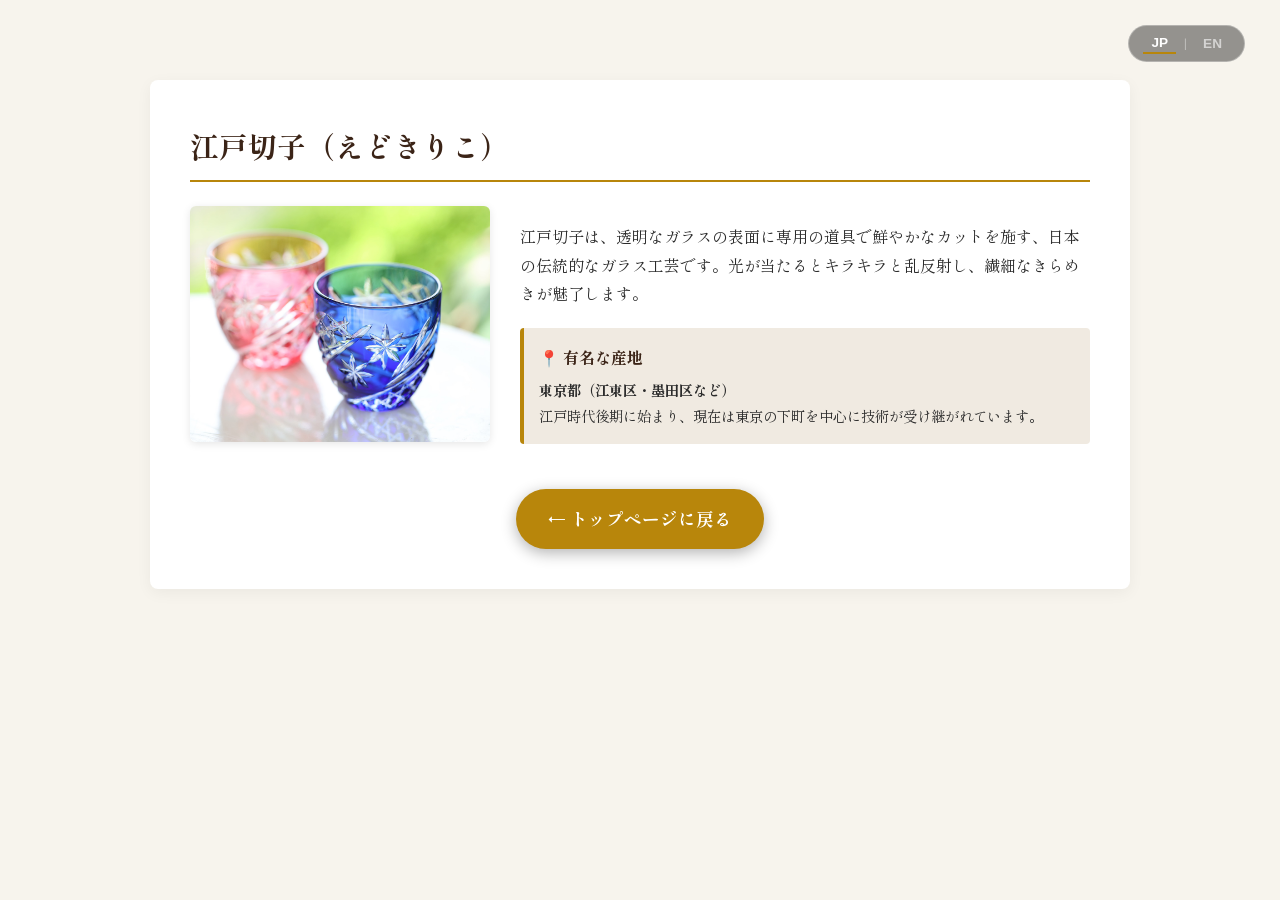
==== edokiriko.html @ b3983b37 "言語の引き継ぎ機能を追加" ====
<!DOCTYPE html>
<html lang="ja">
<head>
  <meta charset="utf-8">
  <title>江戸切子 - 日本の伝統美</title>
  <link rel="stylesheet" href="style.css">
  <link rel="preconnect" href="https://fonts.gstatic.com">
  <link href="https://fonts.googleapis.com/css2?family=Shippori+Mincho:wght@400;700&display=swap" rel="stylesheet">
</head>
<body>

<div class="lang-switch-header">
  <button id="btn-ja" class="lang-btn active" onclick="switchLanguage('ja')">JP</button>
  <span class="lang-divider">|</span>
  <button id="btn-en" class="lang-btn" onclick="switchLanguage('en')">EN</button>
</div>

<section class="detail-section" style="margin-top: 80px;">
  <h2>
    <span class="lang-ja">江戸切子（えどきりこ）</span>
    <span class="lang-en" style="display: none;">Edo Kiriko (Cut Glass)</span>
  </h2>
  
  <div class="layout">
    <div>
      <img src="edokiriko.jpg" alt="江戸切子">
    </div>
    <div>
      <p class="shop-text lang-ja">
        江戸切子は、透明なガラスの表面に専用の道具で鮮やかなカットを施す、日本の伝統的なガラス工芸です。光が当たるとキラキラと乱反射し、繊細なきらめきが魅了します。
      </p>
      <p class="shop-text lang-en" style="display: none;">
        Edo Kiriko is a traditional craft where intricate patterns are carved into colored glass surfaces. The glass beautifully refracts light, captivating people with its delicate sparkle.
      </p>

      <div class="info-box">
        <h3>
          <span class="lang-ja">📍 有名な産地</span>
          <span class="lang-en" style="display: none;">📍 Famous Origin</span>
        </h3>
        <p class="lang-ja"><strong>東京都（江東区・墨田区など）</strong><br>江戸時代後期に始まり、現在は東京の下町を中心に技術が受け継がれています。</p>
        <p class="lang-en" style="display: none;"><strong>Tokyo (Koto Ward, Sumida Ward, etc.)</strong><br>Originating in the late Edo period, this craft continues to thrive in Tokyo's historic districts.</p>
      </div>
    </div>
  </div>

  <div style="text-align: center; margin-top: 40px;">
    <a href="index.html" class="scroll-btn">
      <span class="lang-ja">← トップページに戻る</span>
      <span class="lang-en" style="display: none;">← Back to Top</span>
    </a>
  </div>
</section>

<script>
  // 1. 言語を切り替えて保存する関数
  function switchLanguage(lang) {
    const jaElements = document.querySelectorAll('.lang-ja');
    const enElements = document.querySelectorAll('.lang-en');
    const btnJa = document.getElementById('btn-ja');
    const btnEn = document.getElementById('btn-en');

    // ブラウザに言語設定を記憶させる
    localStorage.setItem('siteLang', lang);

    if (lang === 'en') {
      jaElements.forEach(el => el.style.display = 'none');
      enElements.forEach(el => el.style.display = 'inline-block');
      document.querySelectorAll('p.lang-en, div.lang-en').forEach(el => el.style.display = 'block');
      if (btnJa) btnJa.classList.remove('active');
      if (btnEn) btnEn.classList.add('active');
    } else {
      enElements.forEach(el => el.style.display = 'none');
      jaElements.forEach(el => el.style.display = 'inline-block');
      document.querySelectorAll('p.lang-ja, div.lang-ja').forEach(el => el.style.display = 'block');
      if (btnEn) btnEn.classList.remove('active');
      if (btnJa) btnJa.classList.add('active');
    }
  }

  // 2. ページを開いたとき、保存されている言語を自動で適用する
  document.addEventListener('DOMContentLoaded', () => {
    // 保存されている言語を取得（保存されていなければデフォルトで 'ja'）
    const savedLang = localStorage.getItem('siteLang') || 'ja';
    switchLanguage(savedLang);
  });
</script>

</body>
</html>
---- style.css ----
@charset "utf-8";

/* スムーズスクロール */
html {
  scroll-behavior: smooth;
}

body {
  background-color: #f7f4ed;
  color: #2b2b2b;
  font-family: "Shippori Mincho", "Hiragino Mincho ProN", serif;
  margin: 0;
  padding: 0;
  line-height: 1.8;
}

/* ① 表紙（ヒーローエリア） */
header.hero {
  position: relative;
  width: 100%;
  height: 100vh;
  box-sizing: border-box;
  background: linear-gradient(rgba(30, 15, 10, 0.65), rgba(30, 15, 10, 0.65)), url('yosegi.jpeg') no-repeat center center;
  background-size: cover;
  background-attachment: fixed;
  display: flex;
  flex-direction: column;
  justify-content: center;
  align-items: center;
  text-align: center;
  color: #ffffff;
  padding: 20px;
}

/* 右上の言語切り替えUI */
.lang-switch-header {
  position: absolute;
  top: 25px;
  right: 35px;
  display: flex;
  align-items: center;
  gap: 8px;
  background: rgba(0, 0, 0, 0.4);
  padding: 6px 14px;
  border-radius: 20px;
  border: 1px solid rgba(255, 255, 255, 0.3);
  z-index: 100;
}

.lang-btn {
  border: none;
  background: transparent;
  color: rgba(255, 255, 255, 0.6);
  font-size: 0.85rem;
  font-weight: bold;
  cursor: pointer;
  padding: 2px 8px;
  transition: all 0.3s;
}

.lang-btn.active {
  color: #ffffff;
  border-bottom: 2px solid #b8860b;
}

.lang-btn:hover {
  color: #ffffff;
}

.lang-divider {
  color: rgba(255, 255, 255, 0.4);
  font-size: 0.8rem;
}

/* メインタイトル・説明文 */
.hero-content {
  display: flex;
  flex-direction: column;
  align-items: center;
}

.hero-content h1 {
  font-size: 3.5rem;
  margin: 0 0 15px 0;
  letter-spacing: 0.08em;
  text-shadow: 2px 2px 10px rgba(0, 0, 0, 0.7);
}

.hero-content p {
  font-size: 1.4rem;
  margin-bottom: 40px;
  opacity: 0.95;
  letter-spacing: 0.05em;
}

.scroll-btn {
  display: inline-block;
  padding: 14px 32px;
  background-color: #b8860b;
  color: #ffffff;
  border-radius: 50px;
  text-decoration: none;
  font-weight: bold;
  font-size: 1.1rem;
  box-shadow: 0 4px 15px rgba(0, 0, 0, 0.3);
  transition: transform 0.2s, background-color 0.2s;
}

.scroll-btn:hover {
  background-color: #d4af37;
  transform: translateY(-3px);
}

/* ② 選択画面（カードエリア） */
.select-container {
  max-width: 1000px;
  margin: 60px auto;
  text-align: center;
  padding: 0 20px;
}

.select-container h2 {
  font-size: 2rem;
  color: #3b2417;
  margin-bottom: 10px;
}

.select-lead {
  color: #666;
  margin-bottom: 40px;
}

.card-grid {
  display: flex;
  justify-content: center;
  gap: 25px;
  flex-wrap: wrap;
}

.card {
  width: 210px;
  background-color: #ffffff;
  border-radius: 12px;
  overflow: hidden;
  box-shadow: 0 6px 20px rgba(0, 0, 0, 0.08);
  text-decoration: none;
  color: inherit;
  transition: transform 0.3s, box-shadow 0.3s;
  display: flex;
  flex-direction: column;
}

.card:hover {
  transform: translateY(-8px);
  box-shadow: 0 12px 30px rgba(0, 0, 0, 0.15);
}

.card-img-wrapper {
  height: 160px;
  overflow: hidden;
}

.card-img-wrapper img {
  width: 100%;
  height: 100%;
  object-fit: cover;
  transition: transform 0.3s;
}

.card:hover .card-img-wrapper img {
  transform: scale(1.05);
}

.card-body {
  padding: 15px;
  text-align: left;
}

.card-body h3 {
  margin: 0 0 8px 0;
  font-size: 1.2rem;
  color: #3b2417;
}

.card-body p {
  font-size: 0.85rem;
  color: #555;
  margin-bottom: 12px;
  line-height: 1.5;
}

.card-btn {
  color: #b8860b;
  font-weight: bold;
  font-size: 0.85rem;
}

/* ③ 詳細セクション */
.detail-section {
  max-width: 900px;
  margin: 80px auto;
  background-color: #ffffff;
  padding: 40px;
  border-radius: 8px;
  box-shadow: 0 4px 15px rgba(0, 0, 0, 0.05);
}

.detail-section h2 {
  font-size: 1.8rem;
  border-bottom: 2px solid #b8860b;
  padding-bottom: 8px;
  margin-top: 0;
  color: #3b2417;
}

.layout {
  display: flex;
  align-items: flex-start;
  gap: 30px;
  margin-top: 20px;
}

.layout img {
  width: 300px;
  height: auto;
  border-radius: 6px;
  box-shadow: 0 2px 8px rgba(0, 0, 0, 0.1);
}

.info-box {
  margin-top: 20px;
  padding: 15px;
  background-color: #f0eae1;
  border-left: 4px solid #b8860b;
  border-radius: 4px;
}

.info-box h3 {
  margin: 0 0 5px 0;
  font-size: 1rem;
  color: #3b2417;
}

.info-box p {
  margin: 0;
  font-size: 0.9rem;
}

/* フッター */
footer {
  text-align: center;
  padding: 20px;
  background-color: #3b2417;
  color: #ffffff;
  margin-top: 60px;
}
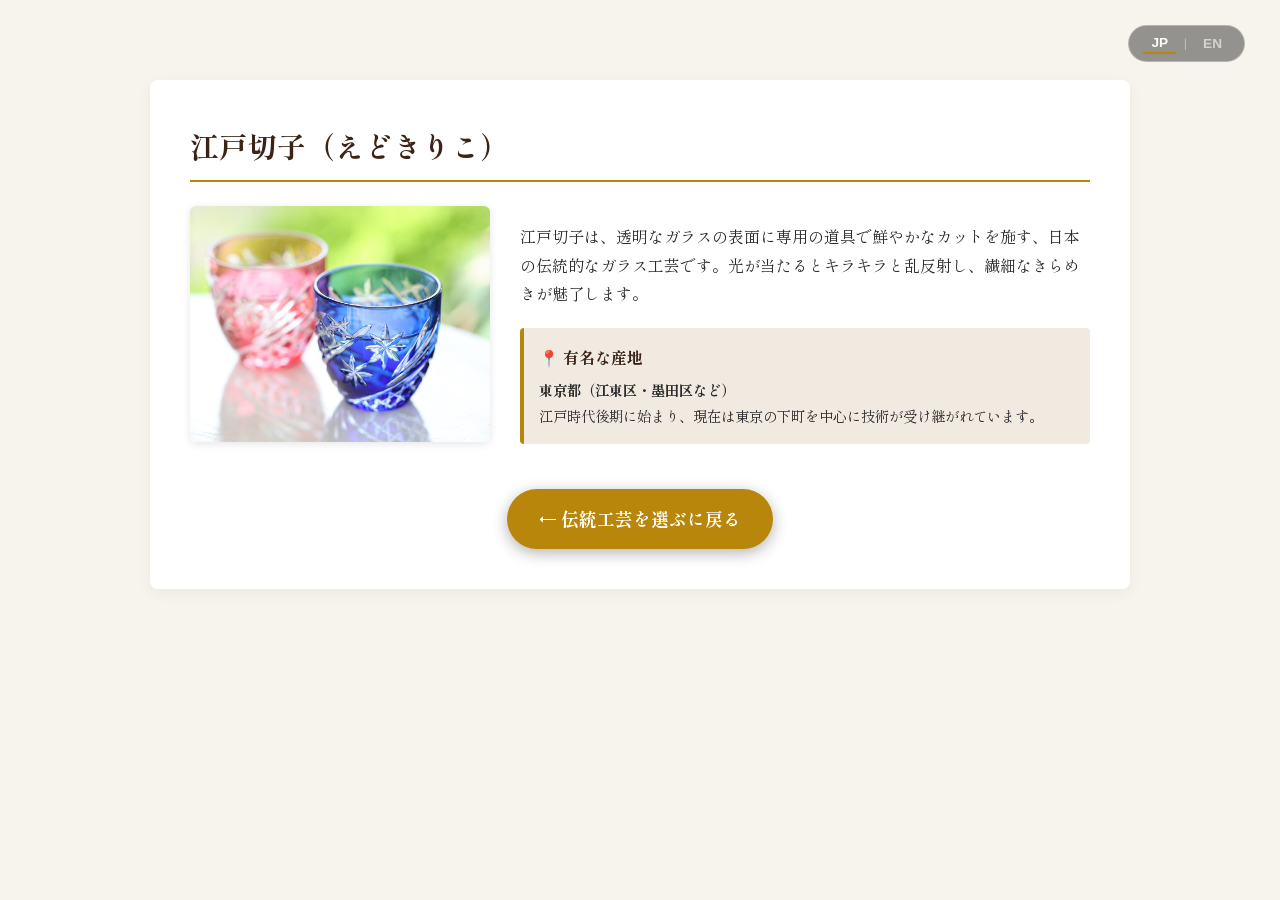
==== commit 44859b50: "初回のコミット：開発者ページ追加" ====
--- a/edokiriko.html
+++ b/edokiriko.html
@@ -45,10 +45,10 @@
   </div>
 
   <div style="text-align: center; margin-top: 40px;">
-    <a href="index.html" class="scroll-btn">
-      <span class="lang-ja">← トップページに戻る</span>
-      <span class="lang-en" style="display: none;">← Back to Top</span>
-    </a>
+    <a href="index.html#select-section" class="scroll-btn">
+  <span class="lang-ja">← 伝統工芸を選ぶに戻る</span>
+  <span class="lang-en" style="display: none;">← Back to Selection</span>
+</a>
   </div>
 </section>
 
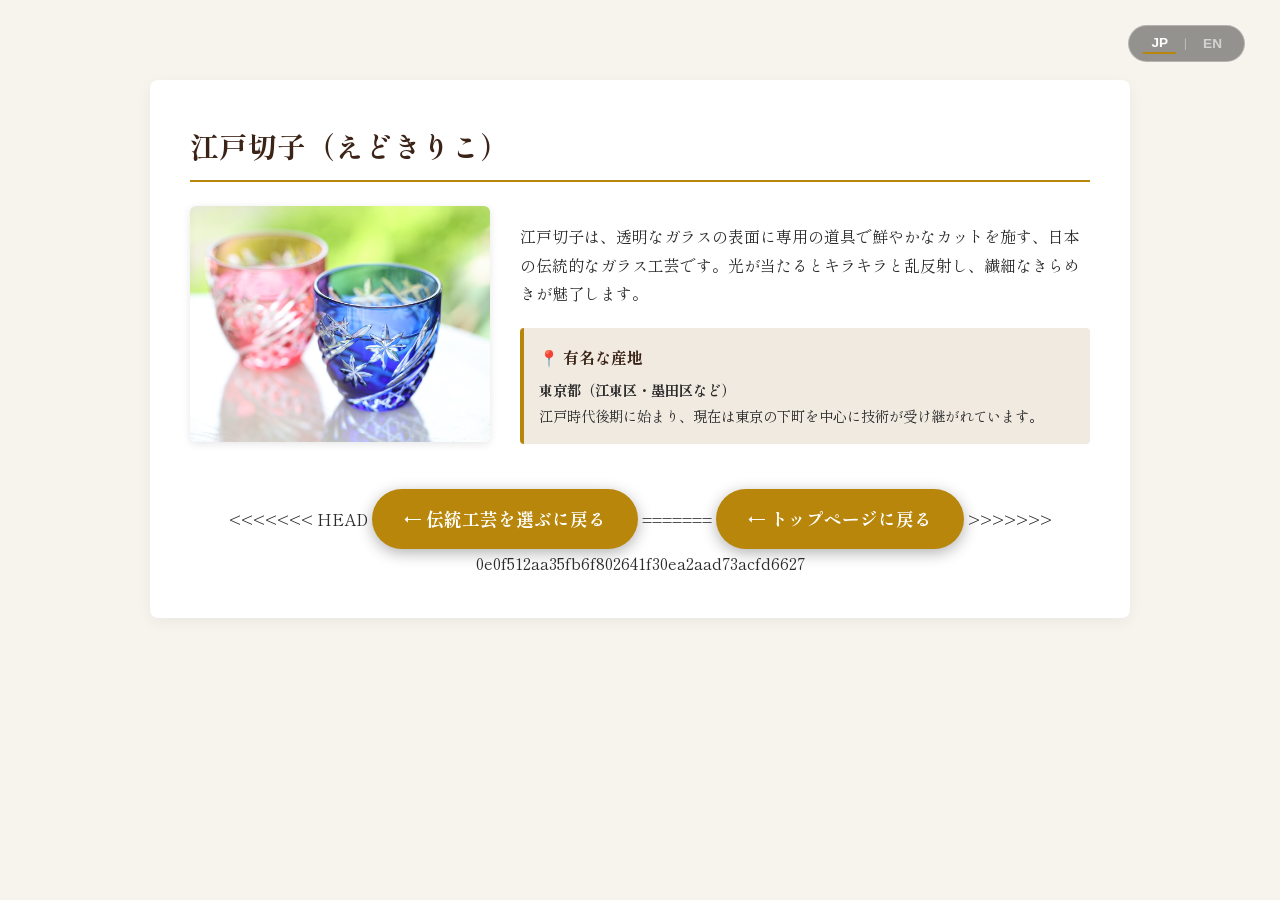
==== commit c10baf82: "index.htmlのタイトルを変更" ====
--- a/edokiriko.html
+++ b/edokiriko.html
@@ -45,10 +45,17 @@
   </div>
 
   <div style="text-align: center; margin-top: 40px;">
+<<<<<<< HEAD
     <a href="index.html#select-section" class="scroll-btn">
   <span class="lang-ja">← 伝統工芸を選ぶに戻る</span>
   <span class="lang-en" style="display: none;">← Back to Selection</span>
 </a>
+=======
+    <a href="index.html" class="scroll-btn">
+      <span class="lang-ja">← トップページに戻る</span>
+      <span class="lang-en" style="display: none;">← Back to Top</span>
+    </a>
+>>>>>>> 0e0f512aa35fb6f802641f30ea2aad73acfd6627
   </div>
 </section>
 
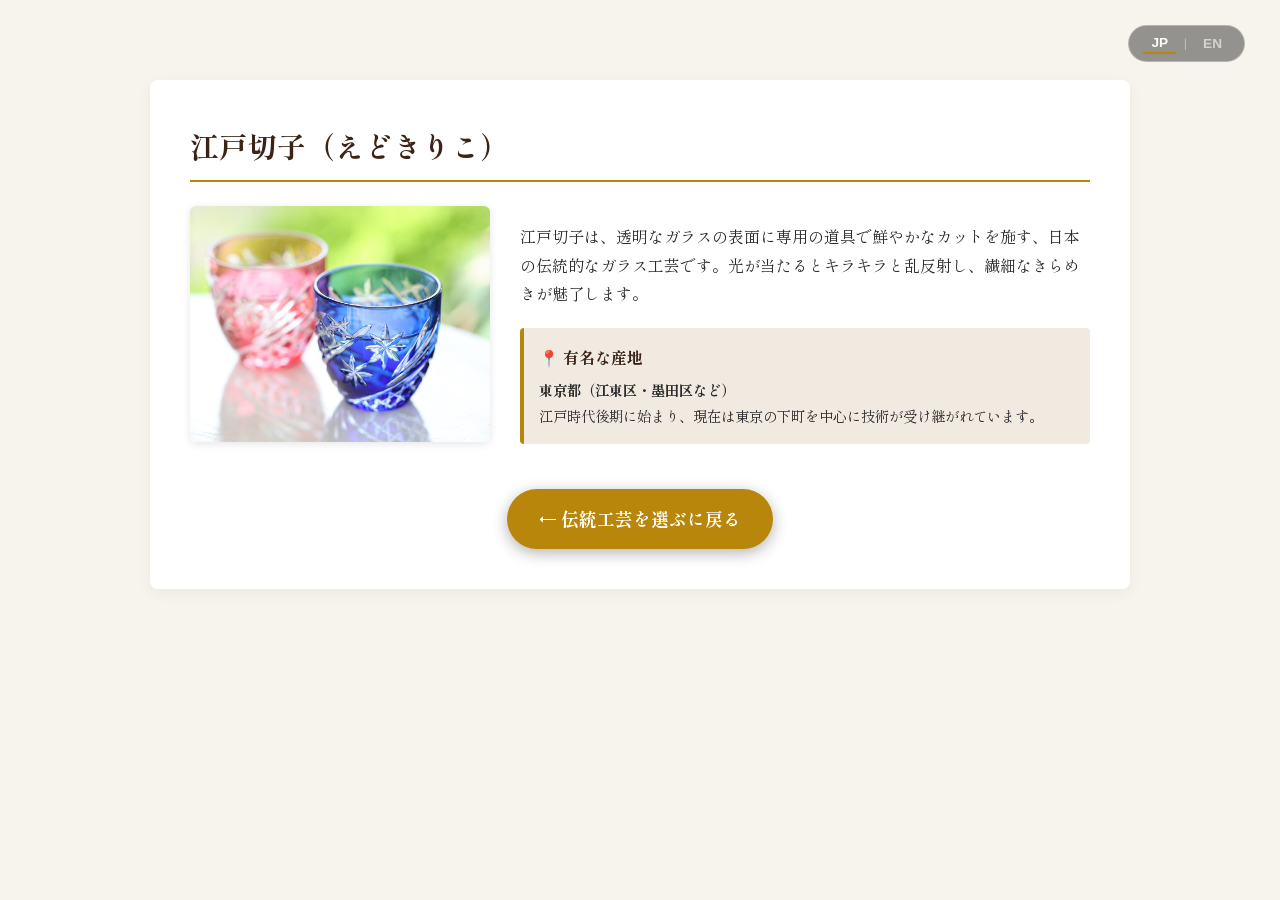
==== commit d2a2a616: "index.htmlのタイトルを変更" ====
--- a/edokiriko.html
+++ b/edokiriko.html
@@ -45,17 +45,12 @@
   </div>
 
   <div style="text-align: center; margin-top: 40px;">
-<<<<<<< HEAD
+
     <a href="index.html#select-section" class="scroll-btn">
   <span class="lang-ja">← 伝統工芸を選ぶに戻る</span>
   <span class="lang-en" style="display: none;">← Back to Selection</span>
 </a>
-=======
-    <a href="index.html" class="scroll-btn">
-      <span class="lang-ja">← トップページに戻る</span>
-      <span class="lang-en" style="display: none;">← Back to Top</span>
-    </a>
->>>>>>> 0e0f512aa35fb6f802641f30ea2aad73acfd6627
+
   </div>
 </section>
 
